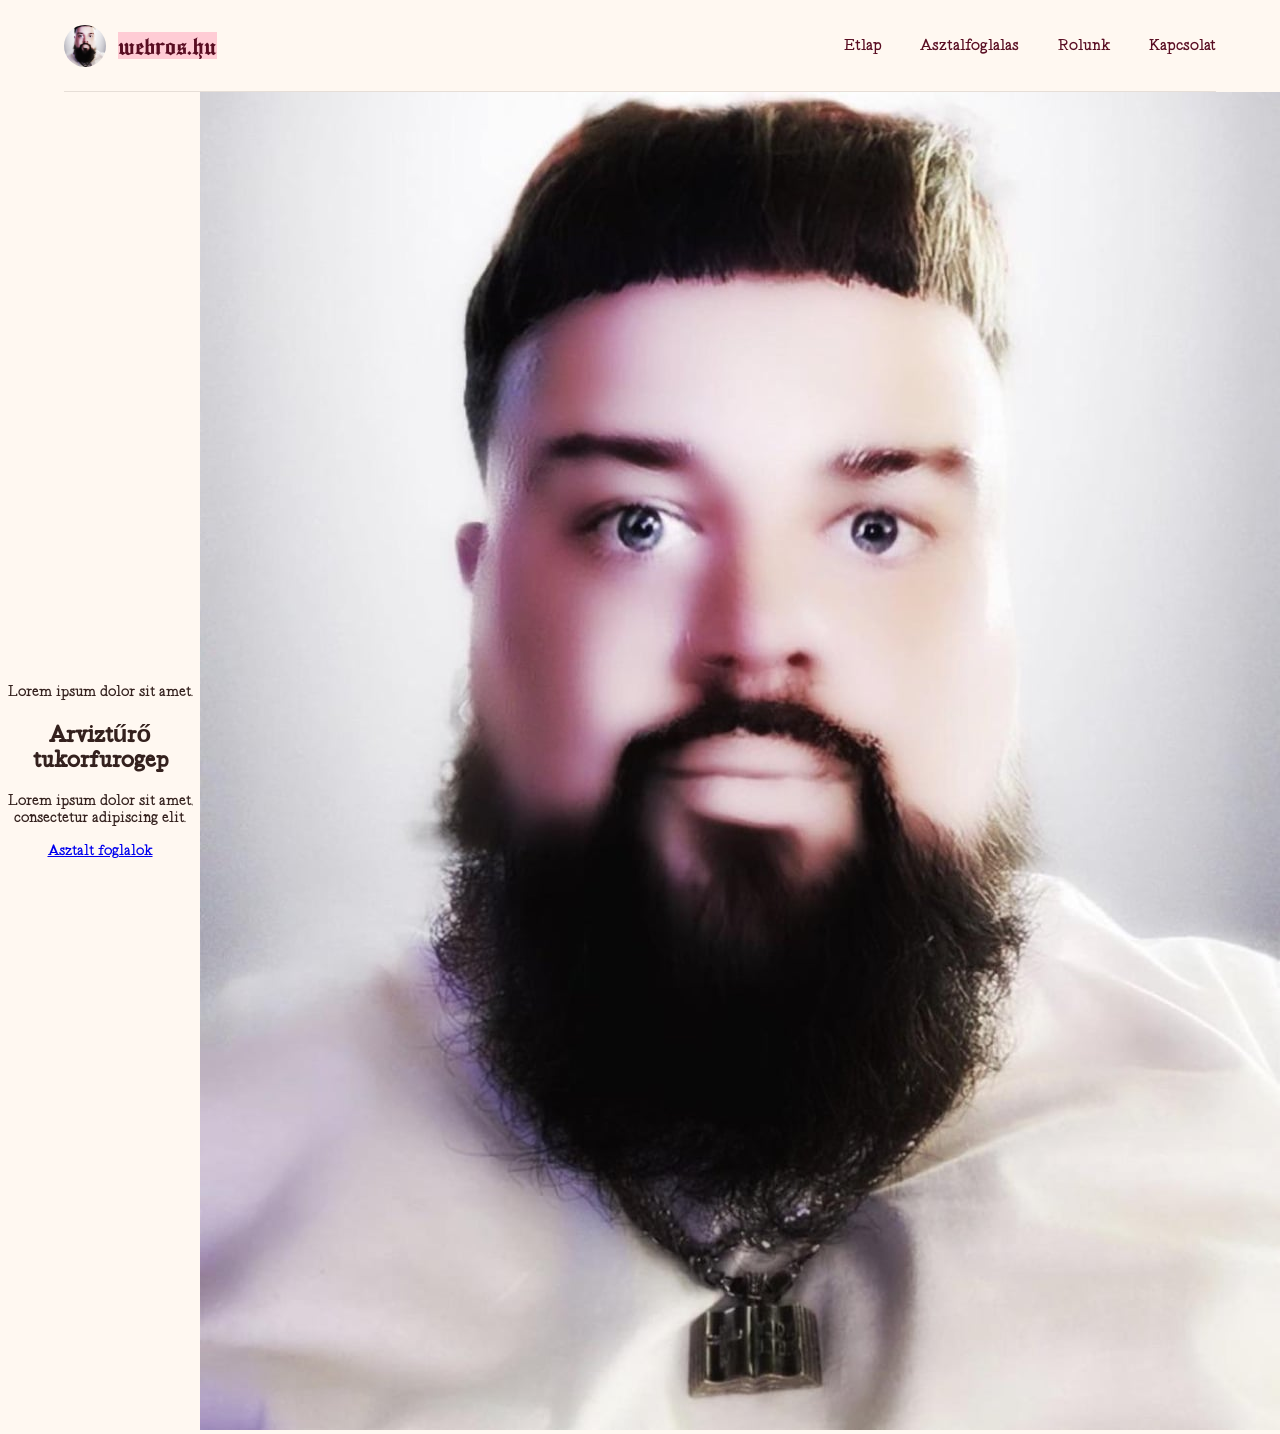
==== Szakmai/index.html @ ae82e269 "titok" ====
<!DOCTYPE html>
<html lang="hu">
<head>
    <meta charset="UTF-8">
    <meta name="viewport" content="width=device-width, initial-scale=1.0">
    <title>webros.hu</title>
    <link rel="stylesheet" href="css/style.css?v=20260926">
</head>
<body>
    <header>
        <a href="index.html">
            <img src="img/joeyy.jpg" alt="UTALOM A CIA" class="logo">
            <span class="home">webros.hu</span>
        </a>  
        <nav>
            <ul>
                <li><a href="">Étlap</a></li>
                <li><a href="">Asztalfoglalás</a></li>
                <li><a href="">Rólunk</a></li>
                <li><a href="">Kapcsolat</a></li>
            </ul>
        </nav>
    </header>
    <main>
        <section class="hero" aria-label="Főoldal">
            <div class="hero-content">
                <p class="hero-eyebrow">Lorem ipsum dolor sit amet.</p>
                <h1 class="hero-title">Árvíztűrő tükörfúrógép</h1>
                <p class="hero-description">Lorem ipsum dolor sit amet, consectetur adipiscing elit.</p>
                <a href="#" class="hero-button">Asztalt foglalok</a>
            </div>
            <div class="hero-image">
                <img src="img/joeyy.jpg" alt="Hero Image">
            </div>



        </section>
    </main>
</body>
</html>
---- Szakmai/css/style.css ----
:root{
    --primary-color: #800F2F;
    --secondary-color: #A4133C;

    --accent-color: #FF4D6D;
    --background-color: #FFF0F3;

    --surface-color: #FFCCD5;
    --text-color: #590D22;
    
    --heading-font: "Ancient Medium", sans-serif;
    --body-font: "Spicy Kebab", sans-serif;
}

@font-face {
    font-family: "Ancient Medium";
    src: url("../fonts/Ancient Medium.ttf") format("truetype");
    font-weight: normal;
    font-style: normal;
}

@font-face {
    font-family: "Spicy Kebab";
    src: url("../fonts/Spicy Kebab.ttf") format("truetype");
    font-weight: normal;
    font-style: normal;
}

.home {
    color: var(--text-color);
    background: var(--surface-color);
    font-family: var(--heading-font);
    font-size: 1.7rem;
    line-height: 1;
}

* {
    box-sizing: border-box;
}

body {
    min-width: 320px;
    min-height: 100vh;
    margin: 0;
    background: #fff8f1;
    color: #34211e;
    font-family: var(--body-font);
}

header {
    position: relative;
    z-index: 1;
    display: flex;
    width: min(100% - 10%, 1320px);
    min-height: 92px;
    margin: 0 auto;
    align-items: center;
    justify-content: space-between;
    gap: 2rem;
    border-bottom: 1px solid rgb(52 33 30 / 12%);
}

header > a {
    display: flex;
    align-items: center;
    gap: .75rem;
    text-decoration: none;
}

.logo {
    width: 42px;
    height: 42px;
    display: block;
    object-fit: cover;
    border-radius: 50%;
}

nav ul {
    display: flex;
    align-items: center;
    gap: clamp(1rem, 3vw, 2.5rem);
    margin: 0;
    padding: 0;
    list-style: none;
}

nav a {
    color: var(--text-color);
    font-family: var(--body-font);
    font-size: 1.08rem;
    text-decoration: none;
    transition: color 160ms ease;
}

nav a:hover,
nav a:focus-visible {
    color: var(--secondary-color);
}


.hero {
    display: flex;
    align-items: center;
    text-align: center;
    justify-content: space-between;
    min-height: 100vh;
}
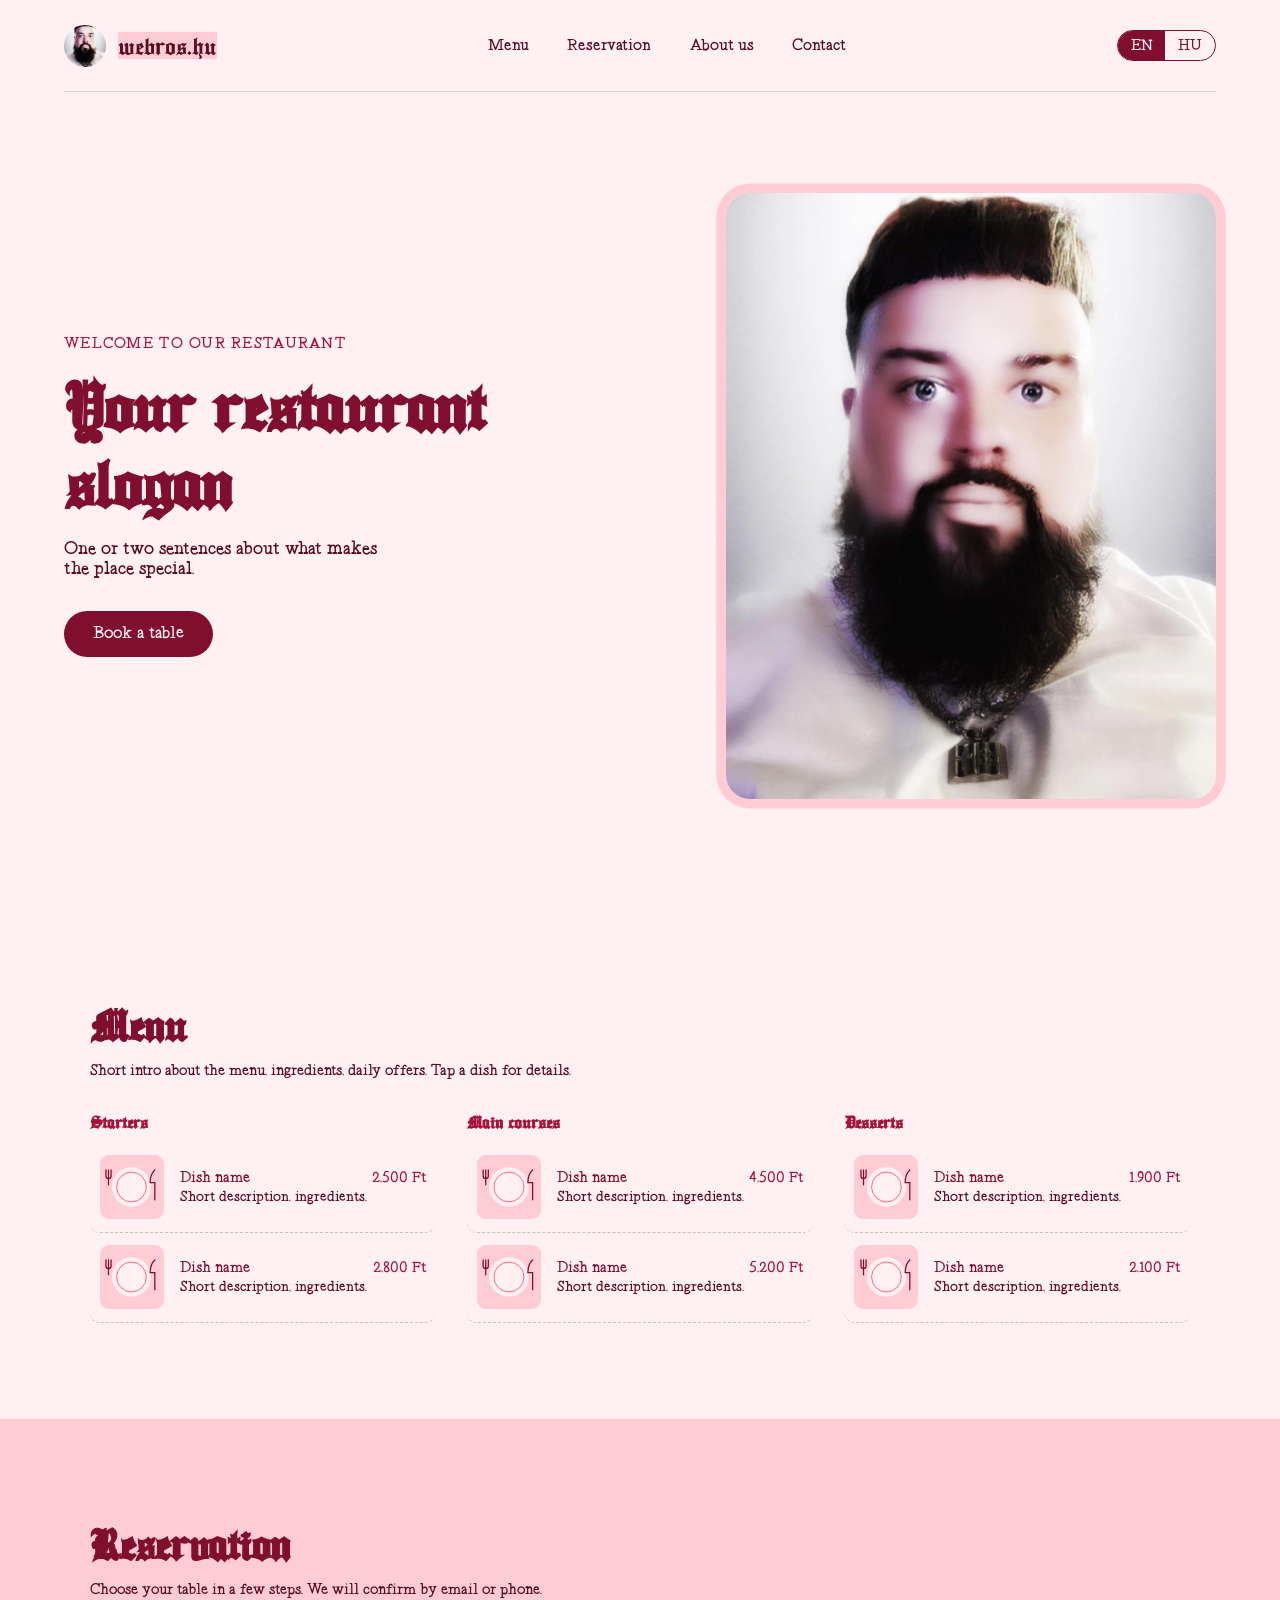
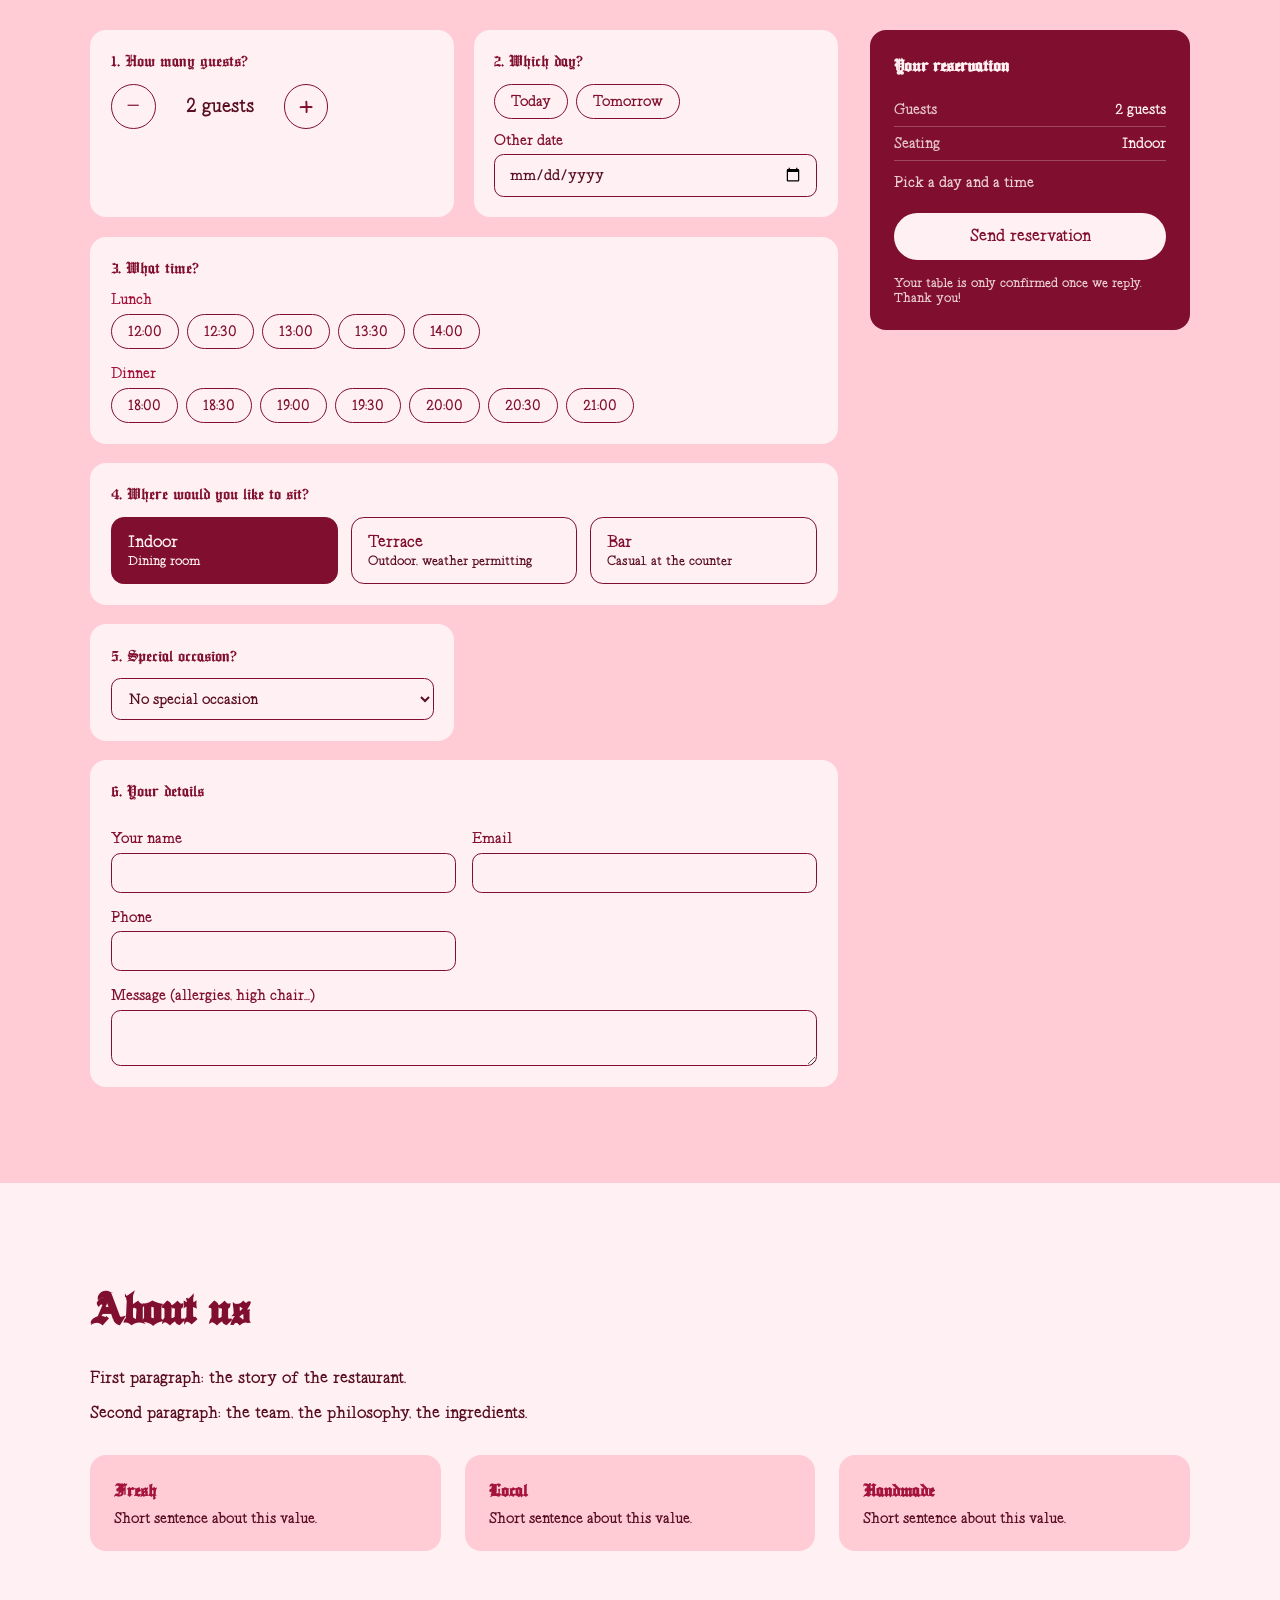
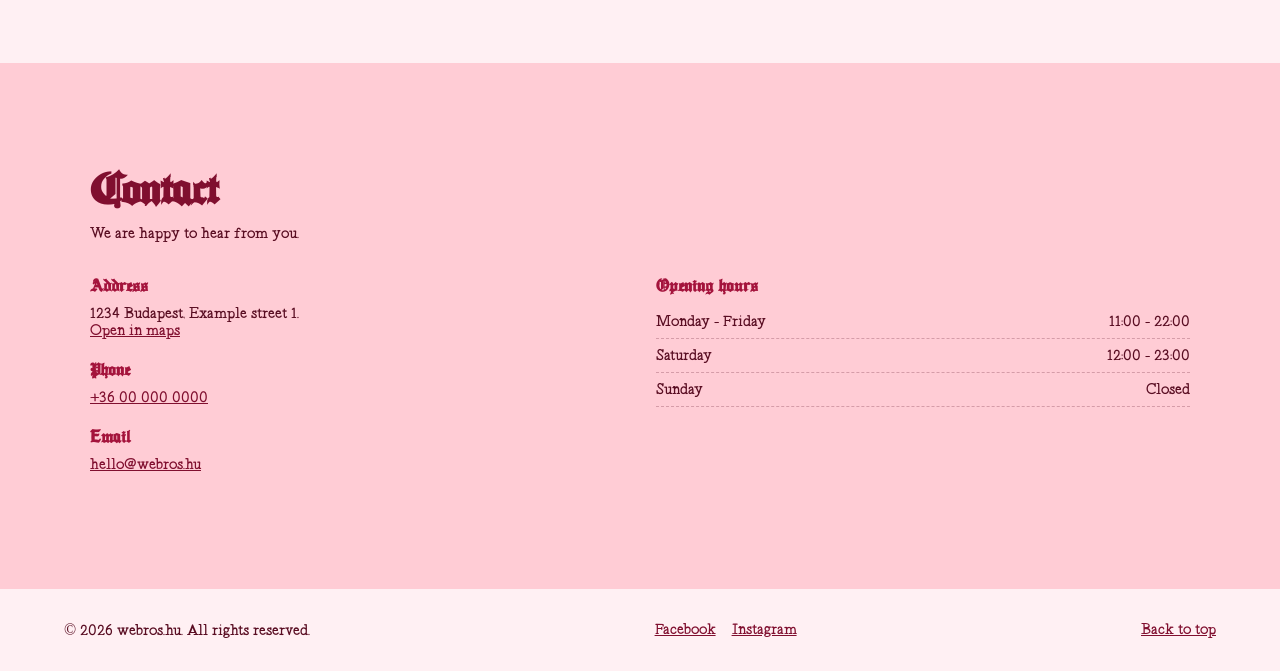
==== commit 5dfdb3dd: "aSD" ====
--- a/Szakmai/index.html
+++ b/Szakmai/index.html
@@ -1,41 +1,189 @@
 <!DOCTYPE html>
-<html lang="hu">
+<html lang="en">
 <head>
     <meta charset="UTF-8">
     <meta name="viewport" content="width=device-width, initial-scale=1.0">
     <title>webros.hu</title>
-    <link rel="stylesheet" href="css/style.css?v=20260926">
+    <meta name="description" content="">
+    <link rel="stylesheet" href="css/style.css?v=20261012">
 </head>
 <body>
-    <header>
-        <a href="index.html">
-            <img src="img/joeyy.jpg" alt="UTALOM A CIA" class="logo">
-            <span class="home">webros.hu</span>
-        </a>  
-        <nav>
+    <a class="skip-link" href="#main" data-i18n="skip">Skip to content</a>
+
+    <header class="site-header">
+        <a class="brand" href="#top" aria-label="webros.hu">
+            <img src="img/joeyy.jpg" alt="" class="logo">
+            <span class="home" data-info="name">webros.hu</span>
+        </a>
+
+        <nav aria-label="Main">
             <ul>
-                <li><a href="">Étlap</a></li>
-                <li><a href="">Asztalfoglalás</a></li>
-                <li><a href="">Rólunk</a></li>
-                <li><a href="">Kapcsolat</a></li>
+                <li><a href="#menu" data-i18n="nav.menu">Menu</a></li>
+                <li><a href="#reservation" data-i18n="nav.reservation">Reservation</a></li>
+                <li><a href="#about" data-i18n="nav.about">About us</a></li>
+                <li><a href="#contact" data-i18n="nav.contact">Contact</a></li>
             </ul>
         </nav>
+
+        <div class="lang-switch" role="group" aria-label="Language">
+            <button type="button" data-lang="en" aria-pressed="true">EN</button>
+            <button type="button" data-lang="hu" aria-pressed="false">HU</button>
+        </div>
     </header>
-    <main>
-        <section class="hero" aria-label="Főoldal">
+
+    <main id="main">
+        <section class="hero" id="top" aria-labelledby="hero-title">
             <div class="hero-content">
-                <p class="hero-eyebrow">Lorem ipsum dolor sit amet.</p>
-                <h1 class="hero-title">Árvíztűrő tükörfúrógép</h1>
-                <p class="hero-description">Lorem ipsum dolor sit amet, consectetur adipiscing elit.</p>
-                <a href="#" class="hero-button">Asztalt foglalok</a>
+                <p class="hero-eyebrow" data-i18n="hero.eyebrow"></p>
+                <h1 class="hero-title" id="hero-title" data-i18n="hero.title"></h1>
+                <p class="hero-description" data-i18n="hero.description"></p>
+                <a href="#reservation" class="hero-button" data-i18n="hero.button"></a>
             </div>
-            <div class="hero-image">
-                <img src="img/joeyy.jpg" alt="Hero Image">
+            <figure class="hero-image">
+                <img src="img/joeyy.jpg" alt="" data-i18n-attr="alt:hero.imageAlt">
+            </figure>
+        </section>
+
+        <section class="section" id="menu" aria-labelledby="menu-title">
+            <header class="section-head">
+                <h2 id="menu-title" data-i18n="menu.title"></h2>
+                <p data-i18n="menu.intro"></p>
+            </header>
+            <div class="menu-grid" id="menu-list"><!-- rendered from content.js --></div>
+        </section>
+
+        <section class="section section-surface" id="reservation" aria-labelledby="reservation-title">
+            <header class="section-head">
+                <h2 id="reservation-title" data-i18n="reservation.title"></h2>
+                <p data-i18n="reservation.intro"></p>
+            </header>
+
+            <form class="booking" id="reservation-form">
+                <div class="booking-steps">
+                    <fieldset class="step">
+                        <legend data-i18n="reservation.steps.guests"></legend>
+                        <div class="stepper">
+                            <button type="button" id="guests-minus" data-i18n-attr="aria-label:reservation.guestsMinus">&minus;</button>
+                            <output id="guests-out" for="guests" aria-live="polite"></output>
+                            <button type="button" id="guests-plus" data-i18n-attr="aria-label:reservation.guestsPlus">+</button>
+                            <input type="hidden" id="guests" name="guests">
+                        </div>
+                    </fieldset>
+
+                    <fieldset class="step">
+                        <legend data-i18n="reservation.steps.date"></legend>
+                        <div class="chips" id="date-quick"><!-- Today / Tomorrow chips --></div>
+                        <label class="date-other">
+                            <span data-i18n="reservation.otherDate"></span>
+                            <input type="date" id="r-date" name="date" required>
+                        </label>
+                    </fieldset>
+
+                    <fieldset class="step step-wide">
+                        <legend data-i18n="reservation.steps.time"></legend>
+                        <div id="time-slots"><!-- rendered --></div>
+                    </fieldset>
+
+                    <fieldset class="step step-wide">
+                        <legend data-i18n="reservation.steps.seating"></legend>
+                        <div class="cards" id="seating"><!-- rendered --></div>
+                    </fieldset>
+
+                    <fieldset class="step">
+                        <legend data-i18n="reservation.steps.occasion"></legend>
+                        <select id="r-occasion" name="occasion"></select>
+                    </fieldset>
+
+                    <fieldset class="step step-wide contact-fields">
+                        <legend data-i18n="reservation.steps.contact"></legend>
+                        <div class="field">
+                            <label for="r-name" data-i18n="reservation.fields.name"></label>
+                            <input id="r-name" name="name" type="text" autocomplete="name" required>
+                        </div>
+                        <div class="field">
+                            <label for="r-email" data-i18n="reservation.fields.email"></label>
+                            <input id="r-email" name="email" type="email" autocomplete="email" required>
+                        </div>
+                        <div class="field">
+                            <label for="r-phone" data-i18n="reservation.fields.phone"></label>
+                            <input id="r-phone" name="phone" type="tel" autocomplete="tel" required>
+                        </div>
+                        <div class="field field-wide">
+                            <label for="r-message" data-i18n="reservation.fields.message"></label>
+                            <textarea id="r-message" name="message" rows="2"></textarea>
+                        </div>
+                    </fieldset>
+                </div>
+
+                <aside class="booking-summary" aria-labelledby="summary-title">
+                    <h3 id="summary-title" data-i18n="reservation.summary"></h3>
+                    <dl id="summary"><!-- live summary --></dl>
+                    <button type="submit" class="hero-button" data-i18n="reservation.submit"></button>
+                    <p class="form-note" data-i18n="reservation.note"></p>
+                </aside>
+            </form>
+        </section>
+
+        <section class="section" id="about" aria-labelledby="about-title">
+            <header class="section-head">
+                <h2 id="about-title" data-i18n="about.title"></h2>
+            </header>
+            <div class="about-text" id="about-text"><!-- rendered --></div>
+            <ul class="values" id="about-values"><!-- rendered --></ul>
+        </section>
+
+        <section class="section section-surface" id="contact" aria-labelledby="contact-title">
+            <header class="section-head">
+                <h2 id="contact-title" data-i18n="contact.title"></h2>
+                <p data-i18n="contact.intro"></p>
+            </header>
+            <div class="contact-grid">
+                <address>
+                    <h3 data-i18n="contact.addressLabel"></h3>
+                    <p><span data-i18n="contact.address"></span><br>
+                       <a data-map data-i18n="contact.mapLink"></a></p>
+                    <h3 data-i18n="contact.phoneLabel"></h3>
+                    <p><a data-info-link="phone"></a></p>
+                    <h3 data-i18n="contact.emailLabel"></h3>
+                    <p><a data-info-link="email"></a></p>
+                </address>
+                <div>
+                    <h3 data-i18n="contact.hoursLabel"></h3>
+                    <dl class="hours" id="hours"><!-- rendered --></dl>
+                </div>
             </div>
-
-
-
         </section>
     </main>
+
+    <footer class="site-footer">
+        <p>&copy; <span id="year"></span> <span data-info="name"></span>. <span data-i18n="footer.rights"></span></p>
+        <ul class="social" id="social"></ul>
+        <a href="#top" data-i18n="footer.backToTop"></a>
+    </footer>
+
+    <dialog class="dish-dialog" id="dish-dialog" aria-labelledby="dish-title">
+        <button type="button" class="dish-close" id="dish-close">&times;</button>
+        <img class="dish-photo" id="dish-photo" alt="">
+        <div class="dish-body">
+            <h3 id="dish-title"></h3>
+            <p class="dish-price" id="dish-price"></p>
+            <p id="dish-desc"></p>
+
+            <h4 data-i18n="dish.energy"></h4>
+            <p class="dish-kcal"><strong id="dish-kcal"></strong> <span data-i18n="dish.kcal"></span>
+               <small data-i18n="dish.perPortion"></small></p>
+
+            <h4 data-i18n="dish.macros"></h4>
+            <div class="macro-bar" id="macro-bar" aria-hidden="true"></div>
+            <ul class="macro-list" id="macro-list"></ul>
+
+            <h4 data-i18n="dish.allergens"></h4>
+            <ul class="allergens" id="dish-allergens"></ul>
+            <p class="dish-note" data-i18n="dish.allergenNote"></p>
+        </div>
+    </dialog>
+
+    <script src="js/content.js"></script>
+    <script src="js/main.js"></script>
 </body>
-</html>+</html>
--- a/Szakmai/css/style.css
+++ b/Szakmai/css/style.css
@@ -8,8 +8,8 @@
     --surface-color: #FFCCD5;
     --text-color: #590D22;
     
-    --heading-font: "Ancient Medium", sans-serif;
-    --body-font: "Spicy Kebab", sans-serif;
+    --heading-font: "Ancient Medium", Georgia, serif;
+    --body-font: "Spicy Kebab", Georgia, "Times New Roman", serif;
 }
 
 @font-face {
@@ -22,6 +22,10 @@
 @font-face {
     font-family: "Spicy Kebab";
     src: url("../fonts/Spicy Kebab.ttf") format("truetype");
+    /* This font has NO real accented letters (a-acute is drawn as plain "a"),
+       so it is limited to basic characters; accented ones (Hungarian) fall back
+       to the next font in the stack. */
+    unicode-range: U+0020-007E;
     font-weight: normal;
     font-style: normal;
 }
@@ -42,12 +46,14 @@
     min-width: 320px;
     min-height: 100vh;
     margin: 0;
-    background: #fff8f1;
-    color: #34211e;
+    background: var(--background-color);
+    color: var(--text-color);
     font-family: var(--body-font);
 }
 
-header {
+html { scroll-behavior: smooth; scroll-padding-top: 1rem; }
+
+.site-header {
     position: relative;
     z-index: 1;
     display: flex;
@@ -57,10 +63,11 @@
     align-items: center;
     justify-content: space-between;
     gap: 2rem;
-    border-bottom: 1px solid rgb(52 33 30 / 12%);
-}
-
-header > a {
+    border-bottom: 1px solid rgb(89 13 34 / 15%);
+}
+
+
+.brand {
     display: flex;
     align-items: center;
     gap: .75rem;
@@ -99,9 +106,204 @@
 
 
 .hero {
-    display: flex;
+    display: grid;
+    grid-template-columns: 1.1fr .9fr;
     align-items: center;
-    text-align: center;
-    justify-content: space-between;
-    min-height: 100vh;
-}+    gap: clamp(1.5rem, 5vw, 4rem);
+    width: min(100% - 10%, 1320px);
+    min-height: calc(100vh - 92px);
+    margin: 0 auto;
+    padding: 2rem 0;
+}
+
+.hero-eyebrow { color: var(--secondary-color); letter-spacing: .08em; text-transform: uppercase; margin: 0 0 1rem; }
+.hero-title { font-family: var(--heading-font); font-size: clamp(2.4rem, 6vw, 4.6rem); line-height: 1.05; color: var(--primary-color); margin: 0 0 1rem; }
+.hero-description { font-size: 1.2rem; max-width: 34ch; margin: 0 0 2rem; }
+
+.hero-button {
+    display: inline-block;
+    padding: .85rem 1.8rem;
+    border: 0;
+    border-radius: 999px;
+    background: var(--primary-color);
+    color: var(--background-color);
+    font: inherit;
+    font-size: 1.1rem;
+    text-decoration: none;
+    cursor: pointer;
+    transition: background 160ms ease;
+}
+.hero-button:hover, .hero-button:focus-visible { background: var(--secondary-color); }
+
+.hero-image { margin: 0; }
+.hero-image img { display: block; width: 100%; max-height: 80vh; object-fit: cover; border-radius: 1.5rem; box-shadow: 0 0 0 .6rem var(--surface-color); }
+
+/* ---------- Language switch ---------- */
+.lang-switch { display: flex; border: 1px solid var(--primary-color); border-radius: 999px; overflow: hidden; }
+.lang-switch button { border: 0; background: transparent; color: var(--primary-color); font: inherit; padding: .35rem .8rem; cursor: pointer; }
+.lang-switch button[aria-pressed="true"] { background: var(--primary-color); color: var(--background-color); }
+.lang-switch button:focus-visible, .hero-button:focus-visible, a:focus-visible { outline: 3px solid var(--accent-color); outline-offset: 2px; }
+
+.skip-link { position: absolute; left: -999px; top: 0; background: var(--primary-color); color: #fff; padding: .5rem 1rem; z-index: 10; }
+.skip-link:focus { left: 0; }
+
+/* ---------- Sections ---------- */
+.section { padding: clamp(3rem, 8vw, 6rem) 0; }
+.section > * { width: min(100% - 10%, 1100px); margin-inline: auto; }
+.section-surface { background: var(--surface-color); }
+.section-head { margin-bottom: 2rem; }
+.section h2 { font-family: var(--heading-font); font-size: clamp(2rem, 4vw, 3rem); color: var(--primary-color); margin: 0 0 .5rem; }
+.section h3 { font-family: var(--heading-font); color: var(--secondary-color); margin: 0 0 .5rem; }
+.section-head p { margin: 0; max-width: 60ch; }
+
+/* Menu */
+.menu-grid { display: grid; grid-template-columns: repeat(auto-fit, minmax(260px, 1fr)); gap: 2rem; }
+.menu-items { list-style: none; margin: 0; padding: 0; }
+.menu-item { padding: .8rem 0; border-bottom: 1px dashed rgb(89 13 34 / 25%); }
+.menu-item-head { display: flex; justify-content: space-between; gap: 1rem; color: var(--primary-color); }
+.menu-item-price { white-space: nowrap; color: var(--secondary-color); }
+.menu-item-desc { margin: .25rem 0 0; font-size: .95rem; }
+
+/* Reservation form */
+.reservation-form { display: grid; grid-template-columns: repeat(2, 1fr); gap: 1.2rem; }
+.field { display: flex; flex-direction: column; gap: .35rem; }
+.field-wide { grid-column: 1 / -1; }
+.field label { color: var(--primary-color); }
+.field input, .field textarea { font: inherit; color: var(--text-color); background: var(--background-color); border: 1px solid var(--primary-color); border-radius: .6rem; padding: .7rem .9rem; }
+.field input:focus-visible, .field textarea:focus-visible { outline: 3px solid var(--accent-color); outline-offset: 1px; }
+.form-actions { display: flex; align-items: center; gap: 1.5rem; flex-wrap: wrap; }
+.form-note { margin: 0; font-size: .95rem; }
+
+/* About */
+.about-text { max-width: 65ch; margin-left: max(5%, calc((100% - 1100px) / 2)); margin-right: auto; }
+.about-text p { margin: 0 0 1rem; font-size: 1.1rem; }
+.values { list-style: none; padding: 0; display: grid; grid-template-columns: repeat(auto-fit, minmax(220px, 1fr)); gap: 1.5rem; margin-top: 2rem; }
+.value { background: var(--surface-color); border-radius: 1rem; padding: 1.5rem; }
+.value p { margin: 0; }
+
+/* Contact */
+.contact-grid { display: grid; grid-template-columns: repeat(auto-fit, minmax(260px, 1fr)); gap: 2rem; }
+address { font-style: normal; }
+address p { margin: 0 0 1.2rem; }
+.section a { color: var(--primary-color); }
+.hours { margin: 0; }
+.hours-row { display: flex; justify-content: space-between; gap: 1rem; padding: .5rem 0; border-bottom: 1px dashed rgb(89 13 34 / 25%); }
+.hours dt, .hours dd { margin: 0; }
+
+/* Footer */
+.site-footer { display: flex; flex-wrap: wrap; justify-content: space-between; align-items: center; gap: 1rem; width: min(100% - 10%, 1320px); margin: 0 auto; padding: 2rem 0; }
+.site-footer p, .site-footer ul { margin: 0; }
+.site-footer a { color: var(--primary-color); }
+.social { display: flex; gap: 1rem; list-style: none; padding: 0; }
+
+/* ---------- Responsive ---------- */
+@media (max-width: 860px) {
+    .site-header { flex-wrap: wrap; padding: 1rem 0; gap: 1rem; }
+    .site-header nav { order: 3; width: 100%; }
+    nav ul { flex-wrap: wrap; gap: .6rem 1.4rem; }
+    .hero { grid-template-columns: 1fr; min-height: 0; }
+    .hero-image { order: -1; }
+    .hero-image img { max-height: 45vh; }
+    .reservation-form { grid-template-columns: 1fr; }
+}
+
+/* =====================================================================
+   Menu items (clickable) + dish popup
+   ===================================================================== */
+.menu-item { display: flex; gap: 1rem; align-items: center; width: 100%; padding: .8rem .6rem; margin: 0; border: 0; border-bottom: 1px dashed rgb(89 13 34 / 25%); border-radius: .6rem; background: transparent; color: inherit; font: inherit; text-align: left; cursor: pointer; transition: background 160ms ease; }
+.menu-item:hover, .menu-item:focus-visible { background: var(--surface-color); }
+.menu-item:focus-visible { outline: 3px solid var(--accent-color); outline-offset: -2px; }
+.menu-thumb { width: 64px; height: 64px; flex: none; object-fit: cover; border-radius: .6rem; background: var(--surface-color); }
+.menu-item-text { flex: 1; min-width: 0; display: block; }
+.menu-item-head { display: flex; justify-content: space-between; gap: 1rem; color: var(--primary-color); }
+.menu-item-desc { display: block; margin-top: .2rem; font-size: .95rem; }
+.menu-items li { list-style: none; }
+
+.dish-dialog { width: min(92vw, 520px); max-height: 90vh; padding: 0; border: 0; border-radius: 1.2rem; background: var(--background-color); color: var(--text-color); overflow: auto; box-shadow: 0 20px 60px rgb(89 13 34 / 35%); }
+.dish-dialog::backdrop { background: rgb(89 13 34 / 55%); }
+.dish-dialog[open] { animation: pop 180ms ease-out; }
+@keyframes pop { from { opacity: 0; transform: translateY(12px) scale(.98); } }
+.dish-close { position: absolute; top: .6rem; right: .6rem; width: 2.4rem; height: 2.4rem; border: 0; border-radius: 50%; background: var(--background-color); color: var(--primary-color); font-size: 1.6rem; line-height: 1; cursor: pointer; }
+.dish-close:focus-visible { outline: 3px solid var(--accent-color); }
+.dish-photo { display: block; width: 100%; aspect-ratio: 4 / 3; object-fit: cover; background: var(--surface-color); }
+.dish-body { padding: 1.4rem 1.6rem 1.8rem; }
+.dish-body h3 { font-family: var(--heading-font); font-size: 1.9rem; line-height: 1.1; color: var(--primary-color); margin: 0 0 .3rem; }
+.dish-body h4 { font-family: var(--heading-font); color: var(--secondary-color); margin: 1.4rem 0 .4rem; font-weight: normal; }
+.dish-body p { margin: 0 0 .4rem; }
+.dish-price { font-size: 1.4rem; color: var(--secondary-color); }
+.dish-kcal strong { font-size: 1.6rem; color: var(--primary-color); }
+.dish-kcal small, .dish-note { opacity: .75; font-size: .9rem; }
+.macro-bar { display: flex; height: .8rem; border-radius: 999px; overflow: hidden; background: var(--surface-color); }
+.seg-protein, .dot-protein { background: var(--primary-color); }
+.seg-carbs, .dot-carbs { background: var(--accent-color); }
+.seg-fat, .dot-fat { background: var(--surface-color); box-shadow: inset 0 0 0 1px var(--secondary-color); }
+.macro-list { list-style: none; margin: .7rem 0 0; padding: 0; display: grid; gap: .4rem; }
+.macro-list li { display: flex; align-items: center; gap: .6rem; }
+.macro-name { flex: 1; }
+.macro-list small { width: 3rem; text-align: right; opacity: .75; }
+.dot { width: .8rem; height: .8rem; border-radius: 50%; flex: none; }
+.allergens { list-style: none; margin: 0; padding: 0; display: flex; flex-wrap: wrap; gap: .5rem; }
+.allergen { padding: .25rem .8rem; border-radius: 999px; background: var(--primary-color); color: var(--background-color); font-size: .95rem; }
+.allergen-none { padding: .25rem 0; }
+.dish-note { margin-top: .6rem !important; }
+
+/* =====================================================================
+   Booking panel
+   ===================================================================== */
+.booking { display: grid; grid-template-columns: 1fr 320px; gap: 2rem; align-items: start; }
+.booking-steps { display: grid; grid-template-columns: repeat(2, 1fr); gap: 1.2rem; }
+.step { margin: 0; padding: 1.2rem 1.3rem 1.3rem; border: 0; border-radius: 1rem; background: var(--background-color); min-width: 0; }
+.step-wide { grid-column: 1 / -1; }
+.step legend { float: left; width: 100%; padding: 0; margin: 0 0 .8rem; font-family: var(--heading-font); font-size: 1.15rem; color: var(--primary-color); }
+.step legend + * { clear: both; }
+
+.stepper { display: flex; align-items: center; gap: 1rem; }
+.stepper button { width: 2.8rem; height: 2.8rem; border: 1px solid var(--primary-color); border-radius: 50%; background: transparent; color: var(--primary-color); font: inherit; font-size: 1.5rem; line-height: 1; cursor: pointer; }
+.stepper button:hover:not(:disabled) { background: var(--primary-color); color: var(--background-color); }
+.stepper button:disabled { opacity: .35; cursor: not-allowed; }
+.stepper button:focus-visible { outline: 3px solid var(--accent-color); outline-offset: 2px; }
+.stepper output { min-width: 6rem; text-align: center; font-size: 1.3rem; color: var(--text-color); }
+
+.chips { display: flex; flex-wrap: wrap; gap: .5rem; }
+.chip, .card { position: relative; cursor: pointer; }
+.chip input, .card input { position: absolute; opacity: 0; inset: 0; width: 100%; height: 100%; margin: 0; cursor: pointer; }
+.chip span { display: block; padding: .5rem 1rem; border: 1px solid var(--primary-color); border-radius: 999px; color: var(--primary-color); transition: background 120ms ease; }
+.chip:hover span { background: var(--surface-color); }
+.chip input:checked + span { background: var(--primary-color); color: var(--background-color); }
+.chip input:focus-visible + span, .card input:focus-visible + span { outline: 3px solid var(--accent-color); outline-offset: 2px; }
+.date-other { display: flex; flex-direction: column; gap: .3rem; margin-top: .8rem; color: var(--primary-color); }
+.slot-group + .slot-group { margin-top: 1rem; }
+.slot-group-name { margin: 0 0 .4rem; color: var(--secondary-color); }
+.slot-empty { margin: 0; }
+
+.cards { display: grid; grid-template-columns: repeat(auto-fit, minmax(150px, 1fr)); gap: .8rem; }
+.card span { display: flex; flex-direction: column; gap: .15rem; height: 100%; padding: .9rem 1rem; border: 1px solid var(--primary-color); border-radius: .8rem; transition: background 120ms ease; }
+.card strong { color: var(--primary-color); font-weight: normal; font-size: 1.1rem; }
+.card small { font-size: .9rem; }
+.card:hover span { background: var(--surface-color); }
+.card input:checked + span { background: var(--primary-color); color: var(--background-color); }
+.card input:checked + span strong { color: var(--background-color); }
+
+.step select, .step input[type="date"], .step input[type="text"], .step input[type="email"], .step input[type="tel"], .step textarea { width: 100%; font: inherit; color: var(--text-color); background: var(--background-color); border: 1px solid var(--primary-color); border-radius: .6rem; padding: .65rem .85rem; }
+.step select:focus-visible, .step input:focus-visible, .step textarea:focus-visible { outline: 3px solid var(--accent-color); outline-offset: 1px; }
+.contact-fields { display: grid; grid-template-columns: repeat(2, 1fr); gap: 1rem; }
+.contact-fields legend { grid-column: 1 / -1; }
+.contact-fields .field-wide { grid-column: 1 / -1; }
+
+.booking-summary { position: sticky; top: 1rem; padding: 1.5rem; border-radius: 1rem; background: var(--primary-color); color: var(--background-color); }
+.booking-summary h3 { margin: 0 0 1rem; color: var(--background-color); }
+.booking-summary dl { margin: 0 0 1.4rem; }
+.booking-summary dl div { display: flex; justify-content: space-between; gap: 1rem; padding: .5rem 0; border-bottom: 1px solid rgb(255 240 243 / 25%); }
+.booking-summary dt { opacity: .8; }
+.booking-summary dd { margin: 0; text-align: right; }
+.summary-hint { margin: .8rem 0 0; opacity: .85; }
+.booking-summary .hero-button { width: 100%; background: var(--background-color); color: var(--primary-color); }
+.booking-summary .hero-button:hover, .booking-summary .hero-button:focus-visible { background: var(--surface-color); }
+.booking-summary .form-note { margin-top: 1rem; font-size: .9rem; opacity: .85; }
+
+@media (max-width: 860px) {
+    .booking { grid-template-columns: 1fr; }
+    .booking-steps, .contact-fields { grid-template-columns: 1fr; }
+    .booking-summary { position: static; }
+    .menu-thumb { width: 54px; height: 54px; }
+}
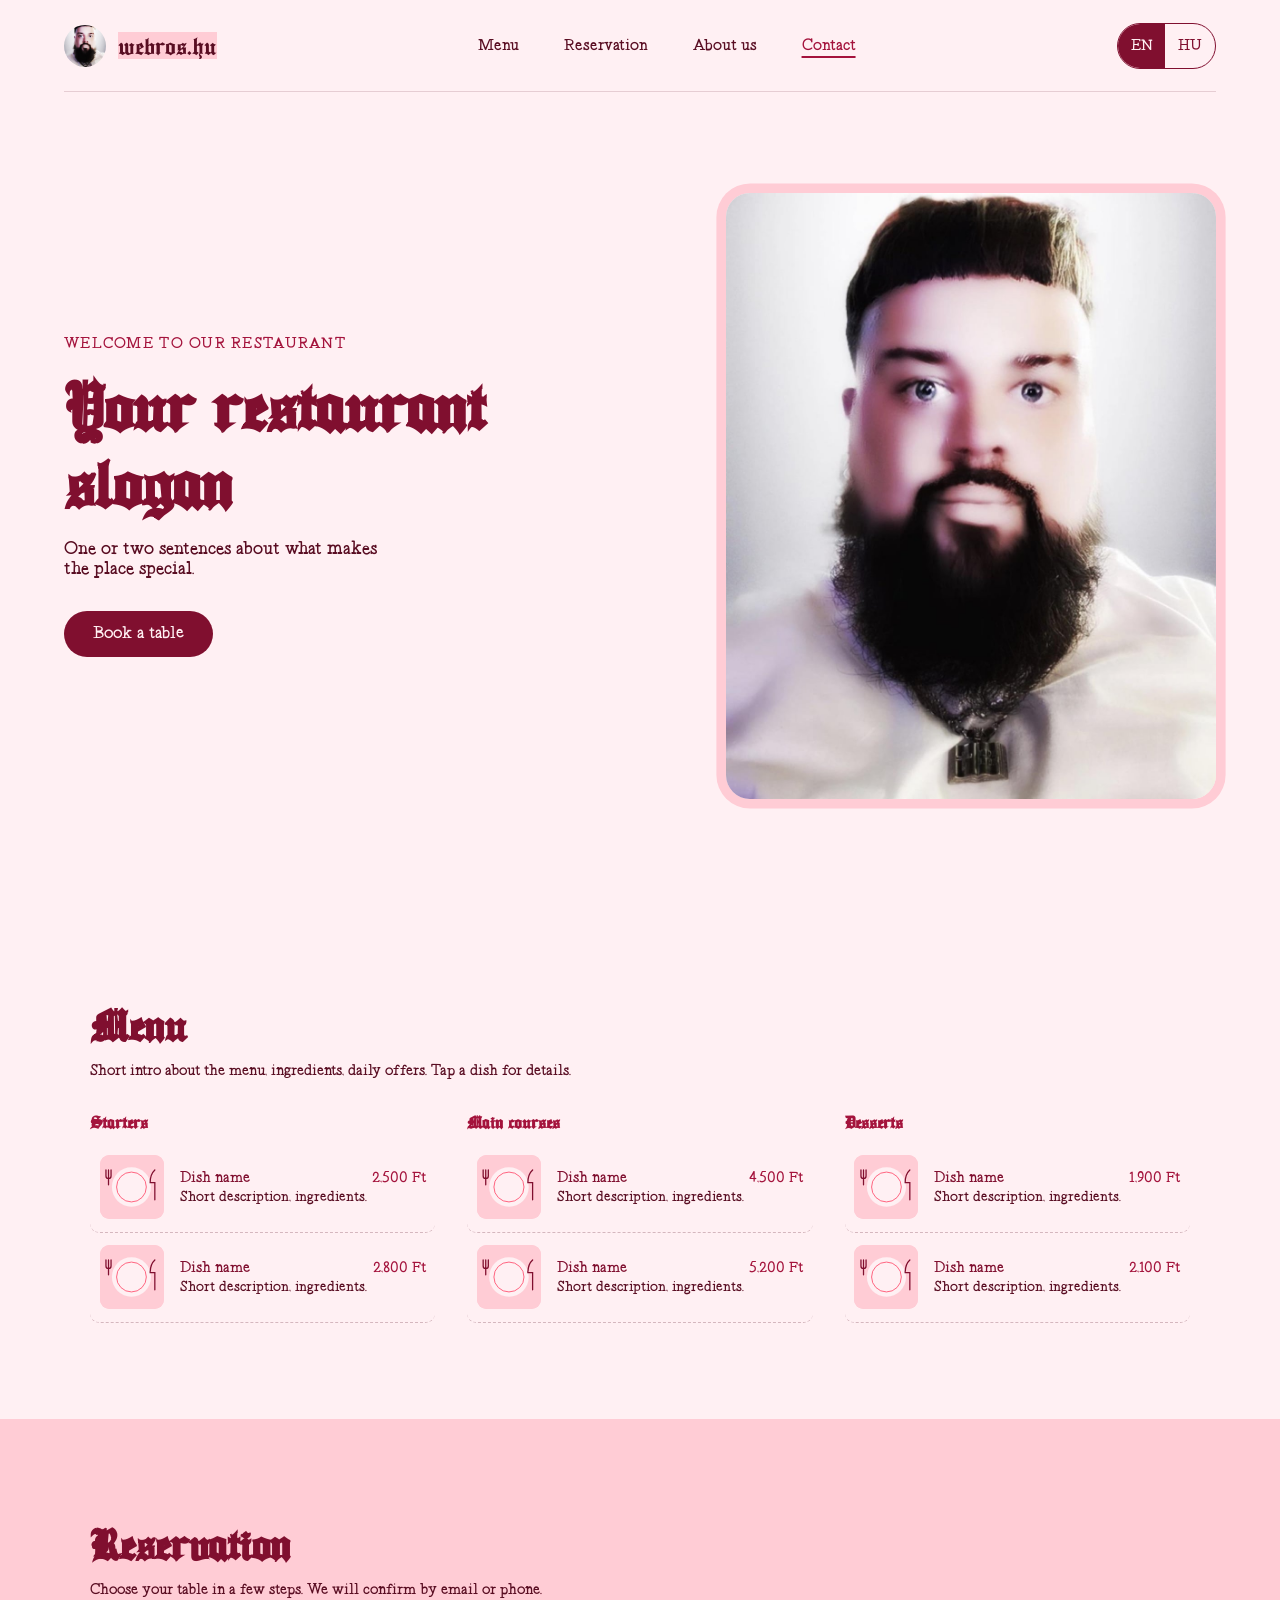
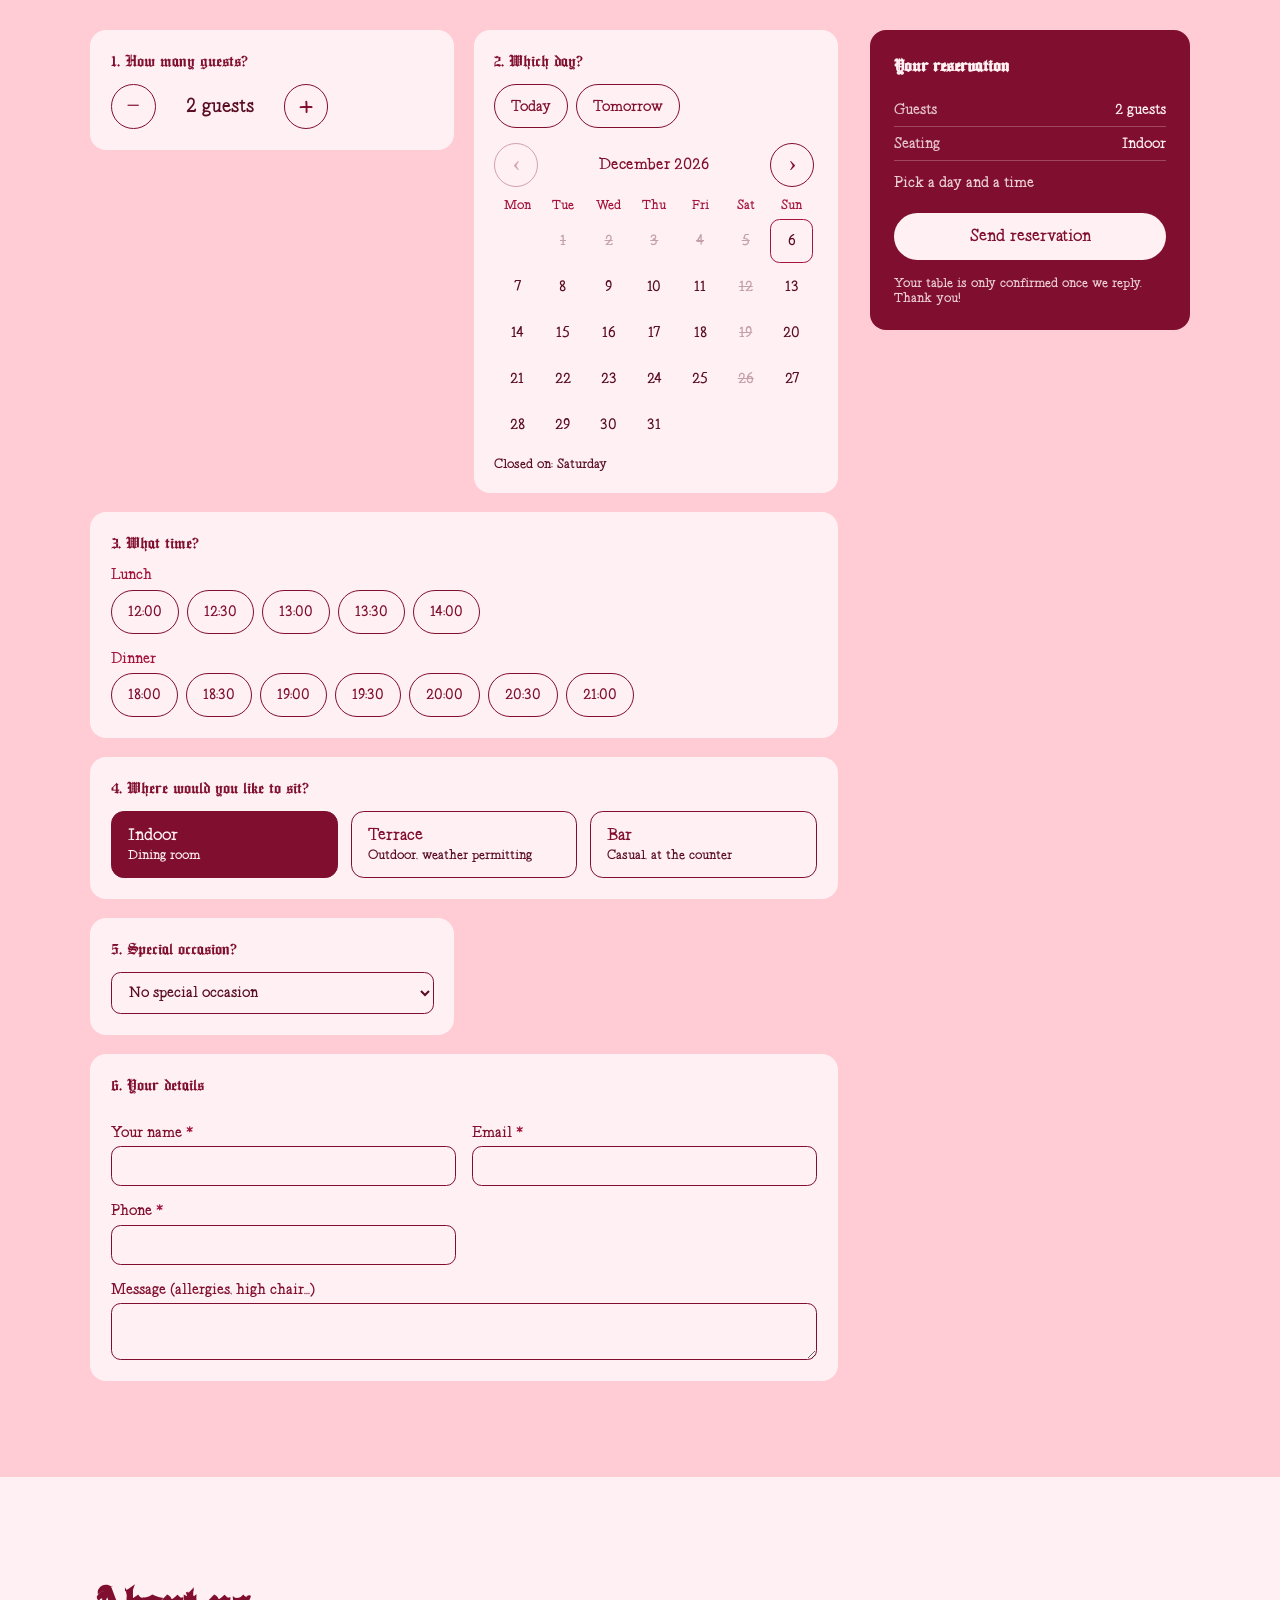
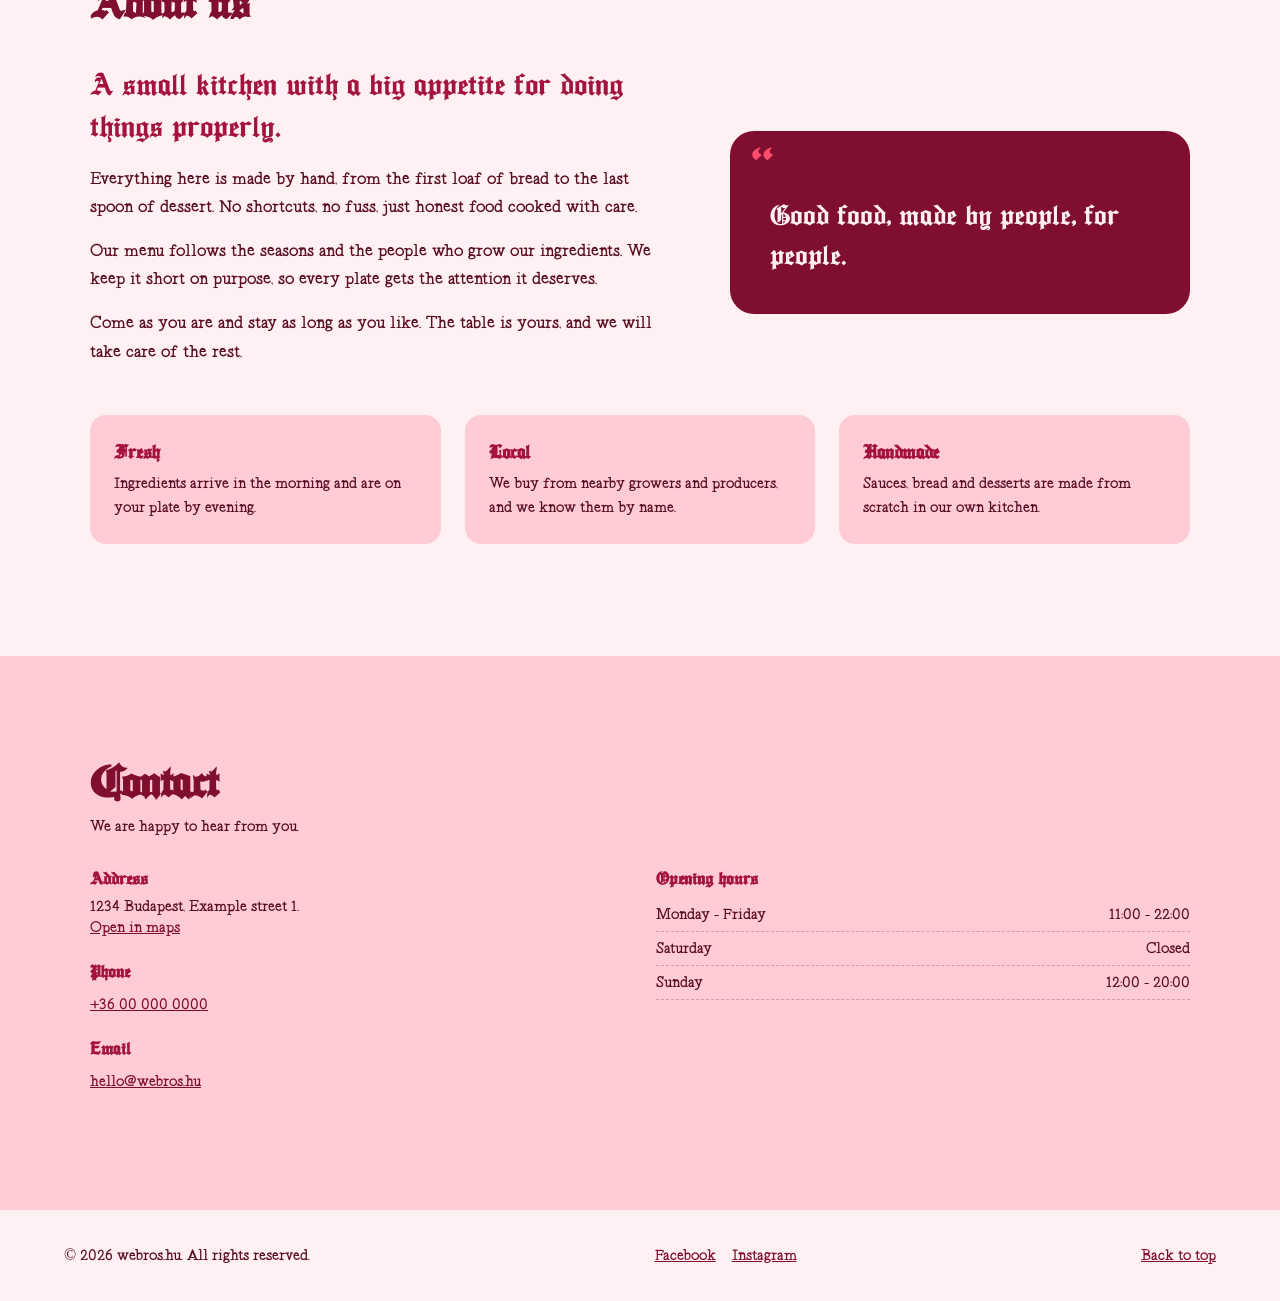
==== commit f50d3282: "asda" ====
--- a/Szakmai/index.html
+++ b/Szakmai/index.html
@@ -31,7 +31,7 @@
         </div>
     </header>
 
-    <main id="main">
+    <main id="main" tabindex="-1">
         <section class="hero" id="top" aria-labelledby="hero-title">
             <div class="hero-content">
                 <p class="hero-eyebrow" data-i18n="hero.eyebrow"></p>
@@ -73,10 +73,10 @@
                     <fieldset class="step">
                         <legend data-i18n="reservation.steps.date"></legend>
                         <div class="chips" id="date-quick"><!-- Today / Tomorrow chips --></div>
-                        <label class="date-other">
-                            <span data-i18n="reservation.otherDate"></span>
-                            <input type="date" id="r-date" name="date" required>
-                        </label>
+                        <div class="calendar" id="calendar"><!-- rendered --></div>
+                        <p class="closed-note" id="closed-note"></p>
+                        <input type="hidden" id="r-date" name="date">
+                        <p class="field-error" id="date-error" role="alert" hidden></p>
                     </fieldset>
 
                     <fieldset class="step step-wide">
@@ -117,7 +117,7 @@
 
                 <aside class="booking-summary" aria-labelledby="summary-title">
                     <h3 id="summary-title" data-i18n="reservation.summary"></h3>
-                    <dl id="summary"><!-- live summary --></dl>
+                    <dl id="summary" aria-live="polite"><!-- live summary --></dl>
                     <button type="submit" class="hero-button" data-i18n="reservation.submit"></button>
                     <p class="form-note" data-i18n="reservation.note"></p>
                 </aside>
@@ -128,7 +128,15 @@
             <header class="section-head">
                 <h2 id="about-title" data-i18n="about.title"></h2>
             </header>
-            <div class="about-text" id="about-text"><!-- rendered --></div>
+            <div class="about-layout">
+                <div class="about-copy">
+                    <p class="about-lead" id="about-lead"></p>
+                    <div class="about-text" id="about-text"><!-- rendered --></div>
+                </div>
+                <figure class="about-quote">
+                    <blockquote><p id="about-quote"></p></blockquote>
+                </figure>
+            </div>
             <ul class="values" id="about-values"><!-- rendered --></ul>
         </section>
 
--- a/Szakmai/css/style.css
+++ b/Szakmai/css/style.css
@@ -142,7 +142,7 @@
 .lang-switch { display: flex; border: 1px solid var(--primary-color); border-radius: 999px; overflow: hidden; }
 .lang-switch button { border: 0; background: transparent; color: var(--primary-color); font: inherit; padding: .35rem .8rem; cursor: pointer; }
 .lang-switch button[aria-pressed="true"] { background: var(--primary-color); color: var(--background-color); }
-.lang-switch button:focus-visible, .hero-button:focus-visible, a:focus-visible { outline: 3px solid var(--accent-color); outline-offset: 2px; }
+.lang-switch button:focus-visible, .hero-button:focus-visible, a:focus-visible { outline: 3px solid var(--primary-color); outline-offset: 3px; border-radius: 2px; }
 
 .skip-link { position: absolute; left: -999px; top: 0; background: var(--primary-color); color: #fff; padding: .5rem 1rem; z-index: 10; }
 .skip-link:focus { left: 0; }
@@ -170,12 +170,12 @@
 .field-wide { grid-column: 1 / -1; }
 .field label { color: var(--primary-color); }
 .field input, .field textarea { font: inherit; color: var(--text-color); background: var(--background-color); border: 1px solid var(--primary-color); border-radius: .6rem; padding: .7rem .9rem; }
-.field input:focus-visible, .field textarea:focus-visible { outline: 3px solid var(--accent-color); outline-offset: 1px; }
+.field input:focus-visible, .field textarea:focus-visible { outline: 3px solid var(--primary-color); box-shadow: 0 0 0 6px var(--background-color); outline-offset: 1px; }
 .form-actions { display: flex; align-items: center; gap: 1.5rem; flex-wrap: wrap; }
 .form-note { margin: 0; font-size: .95rem; }
 
 /* About */
-.about-text { max-width: 65ch; margin-left: max(5%, calc((100% - 1100px) / 2)); margin-right: auto; }
+.about-text { max-width: 65ch; }
 .about-text p { margin: 0 0 1rem; font-size: 1.1rem; }
 .values { list-style: none; padding: 0; display: grid; grid-template-columns: repeat(auto-fit, minmax(220px, 1fr)); gap: 1.5rem; margin-top: 2rem; }
 .value { background: var(--surface-color); border-radius: 1rem; padding: 1.5rem; }
@@ -212,7 +212,7 @@
    ===================================================================== */
 .menu-item { display: flex; gap: 1rem; align-items: center; width: 100%; padding: .8rem .6rem; margin: 0; border: 0; border-bottom: 1px dashed rgb(89 13 34 / 25%); border-radius: .6rem; background: transparent; color: inherit; font: inherit; text-align: left; cursor: pointer; transition: background 160ms ease; }
 .menu-item:hover, .menu-item:focus-visible { background: var(--surface-color); }
-.menu-item:focus-visible { outline: 3px solid var(--accent-color); outline-offset: -2px; }
+.menu-item:focus-visible { outline: 3px solid var(--primary-color); box-shadow: 0 0 0 6px var(--background-color); outline-offset: -2px; }
 .menu-thumb { width: 64px; height: 64px; flex: none; object-fit: cover; border-radius: .6rem; background: var(--surface-color); }
 .menu-item-text { flex: 1; min-width: 0; display: block; }
 .menu-item-head { display: flex; justify-content: space-between; gap: 1rem; color: var(--primary-color); }
@@ -224,7 +224,7 @@
 .dish-dialog[open] { animation: pop 180ms ease-out; }
 @keyframes pop { from { opacity: 0; transform: translateY(12px) scale(.98); } }
 .dish-close { position: absolute; top: .6rem; right: .6rem; width: 2.4rem; height: 2.4rem; border: 0; border-radius: 50%; background: var(--background-color); color: var(--primary-color); font-size: 1.6rem; line-height: 1; cursor: pointer; }
-.dish-close:focus-visible { outline: 3px solid var(--accent-color); }
+.dish-close:focus-visible { outline: 3px solid var(--primary-color); box-shadow: 0 0 0 6px var(--background-color); }
 .dish-photo { display: block; width: 100%; aspect-ratio: 4 / 3; object-fit: cover; background: var(--surface-color); }
 .dish-body { padding: 1.4rem 1.6rem 1.8rem; }
 .dish-body h3 { font-family: var(--heading-font); font-size: 1.9rem; line-height: 1.1; color: var(--primary-color); margin: 0 0 .3rem; }
@@ -251,7 +251,7 @@
    Booking panel
    ===================================================================== */
 .booking { display: grid; grid-template-columns: 1fr 320px; gap: 2rem; align-items: start; }
-.booking-steps { display: grid; grid-template-columns: repeat(2, 1fr); gap: 1.2rem; }
+.booking-steps { display: grid; grid-template-columns: repeat(2, 1fr); gap: 1.2rem; align-items: start; }
 .step { margin: 0; padding: 1.2rem 1.3rem 1.3rem; border: 0; border-radius: 1rem; background: var(--background-color); min-width: 0; }
 .step-wide { grid-column: 1 / -1; }
 .step legend { float: left; width: 100%; padding: 0; margin: 0 0 .8rem; font-family: var(--heading-font); font-size: 1.15rem; color: var(--primary-color); }
@@ -261,7 +261,7 @@
 .stepper button { width: 2.8rem; height: 2.8rem; border: 1px solid var(--primary-color); border-radius: 50%; background: transparent; color: var(--primary-color); font: inherit; font-size: 1.5rem; line-height: 1; cursor: pointer; }
 .stepper button:hover:not(:disabled) { background: var(--primary-color); color: var(--background-color); }
 .stepper button:disabled { opacity: .35; cursor: not-allowed; }
-.stepper button:focus-visible { outline: 3px solid var(--accent-color); outline-offset: 2px; }
+.stepper button:focus-visible { outline: 3px solid var(--primary-color); box-shadow: 0 0 0 6px var(--background-color); outline-offset: 2px; }
 .stepper output { min-width: 6rem; text-align: center; font-size: 1.3rem; color: var(--text-color); }
 
 .chips { display: flex; flex-wrap: wrap; gap: .5rem; }
@@ -270,8 +270,7 @@
 .chip span { display: block; padding: .5rem 1rem; border: 1px solid var(--primary-color); border-radius: 999px; color: var(--primary-color); transition: background 120ms ease; }
 .chip:hover span { background: var(--surface-color); }
 .chip input:checked + span { background: var(--primary-color); color: var(--background-color); }
-.chip input:focus-visible + span, .card input:focus-visible + span { outline: 3px solid var(--accent-color); outline-offset: 2px; }
-.date-other { display: flex; flex-direction: column; gap: .3rem; margin-top: .8rem; color: var(--primary-color); }
+.chip input:focus-visible + span, .card input:focus-visible + span { outline: 3px solid var(--primary-color); box-shadow: 0 0 0 6px var(--background-color); outline-offset: 2px; }
 .slot-group + .slot-group { margin-top: 1rem; }
 .slot-group-name { margin: 0 0 .4rem; color: var(--secondary-color); }
 .slot-empty { margin: 0; }
@@ -285,7 +284,7 @@
 .card input:checked + span strong { color: var(--background-color); }
 
 .step select, .step input[type="date"], .step input[type="text"], .step input[type="email"], .step input[type="tel"], .step textarea { width: 100%; font: inherit; color: var(--text-color); background: var(--background-color); border: 1px solid var(--primary-color); border-radius: .6rem; padding: .65rem .85rem; }
-.step select:focus-visible, .step input:focus-visible, .step textarea:focus-visible { outline: 3px solid var(--accent-color); outline-offset: 1px; }
+.step select:focus-visible, .step input:focus-visible, .step textarea:focus-visible { outline: 3px solid var(--primary-color); box-shadow: 0 0 0 6px var(--background-color); outline-offset: 1px; }
 .contact-fields { display: grid; grid-template-columns: repeat(2, 1fr); gap: 1rem; }
 .contact-fields legend { grid-column: 1 / -1; }
 .contact-fields .field-wide { grid-column: 1 / -1; }
@@ -307,3 +306,90 @@
     .booking-summary { position: static; }
     .menu-thumb { width: 54px; height: 54px; }
 }
+
+/* =====================================================================
+   Calendar (past days and closed weekdays are not selectable)
+   ===================================================================== */
+.calendar { margin-top: .9rem; max-width: 20rem; }
+.cal-head { display: flex; align-items: center; justify-content: space-between; gap: .5rem; margin-bottom: .4rem; }
+.cal-title { margin: 0; color: var(--primary-color); font-size: 1.05rem; text-align: center; flex: 1; }
+.cal-nav { width: 2.75rem; height: 2.75rem; border: 1px solid var(--primary-color); border-radius: 50%; background: transparent; color: var(--primary-color); font: inherit; font-size: 1.5rem; line-height: 1; cursor: pointer; }
+.cal-nav:hover:not([aria-disabled="true"]) { background: var(--primary-color); color: var(--background-color); }
+.cal-nav[aria-disabled="true"] { opacity: .35; cursor: not-allowed; }
+.cal-nav:focus-visible, .cal-day:focus-visible { outline: 3px solid var(--primary-color); box-shadow: 0 0 0 6px var(--background-color); outline-offset: 2px; position: relative; z-index: 1; }
+.cal-grid { width: 100%; border-collapse: collapse; table-layout: fixed; }
+.cal-grid th { padding: .3rem 0; font-weight: normal; font-size: .85rem; color: var(--secondary-color); }
+.cal-grid td { padding: 1px; text-align: center; }
+.cal-day { width: 100%; min-height: 2.75rem; border: 1px solid transparent; border-radius: .6rem; background: transparent; color: var(--text-color); font: inherit; cursor: pointer; }
+.cal-day:hover:not(.is-disabled) { background: var(--surface-color); }
+.cal-day.is-today { border-color: var(--secondary-color); }
+.cal-day.is-selected { background: var(--primary-color); color: var(--background-color); }
+.cal-day.is-disabled { color: var(--text-color); opacity: .35; text-decoration: line-through; cursor: not-allowed; }
+.closed-note { margin: .6rem 0 0; font-size: .9rem; }
+.closed-note:empty { display: none; }
+.field-error { margin: .7rem 0 0; padding: .5rem .8rem; border-left: 4px solid var(--primary-color); background: var(--surface-color); color: var(--primary-color); }
+
+/* required marker */
+.field:has(:required) label::after { content: " *"; color: var(--secondary-color); }
+
+/* =====================================================================
+   About us
+   ===================================================================== */
+.about-layout { display: grid; grid-template-columns: minmax(0, 1.25fr) minmax(0, 1fr); gap: clamp(1.5rem, 5vw, 4rem); align-items: center; }
+.about-lead { margin: 0 0 1.2rem; font-family: var(--heading-font); font-size: clamp(1.5rem, 3vw, 2.1rem); line-height: 1.25; color: var(--secondary-color); }
+.about-text p { margin: 0 0 1rem; font-size: 1.1rem; line-height: 1.6; }
+.about-quote { margin: 0; padding: clamp(1.5rem, 4vw, 2.5rem); border-radius: 1.5rem; background: var(--primary-color); color: var(--background-color); position: relative; }
+.about-quote::before { content: "\201C"; position: absolute; top: .2rem; left: 1.2rem; font-family: var(--heading-font); font-size: 4rem; line-height: 1; color: var(--accent-color); }
+.about-quote blockquote { margin: 0; }
+.about-quote p { margin: 1.4rem 0 0; font-family: var(--heading-font); font-size: clamp(1.4rem, 2.6vw, 2rem); line-height: 1.25; }
+.value h3 { font-size: 1.3rem; }
+.value p { line-height: 1.5; }
+
+/* =====================================================================
+   Accessibility + every screen size
+   ===================================================================== */
+.lang-switch button { min-height: 2.75rem; min-width: 2.75rem; }
+nav a { display: inline-block; padding: .6rem .2rem; }
+.chip span { min-height: 2.75rem; display: flex; align-items: center; }
+.chip input:disabled + span { opacity: .35; text-decoration: line-through; cursor: not-allowed; }
+.chip:has(input:disabled), .chip input:disabled { cursor: not-allowed; }
+.hero-button { min-height: 2.75rem; }
+.site-footer a, .section a { padding: .3rem 0; display: inline-block; }
+.menu-item-head { flex-wrap: wrap; }
+.menu-item-name { overflow-wrap: anywhere; }
+.dish-dialog { max-height: 92vh; max-height: 92dvh; }
+.dish-close { width: 2.75rem; height: 2.75rem; }
+img { max-width: 100%; }
+main:focus { outline: none; }
+.booking-summary dl:empty { display: none; }
+
+@media (prefers-reduced-motion: reduce) {
+    html { scroll-behavior: auto; }
+    *, *::before, *::after { animation: none !important; transition: none !important; }
+}
+@media (forced-colors: active) {
+    .chip input:checked + span, .card input:checked + span, .cal-day.is-selected { outline: 3px solid Highlight; }
+    .cal-day.is-disabled, .chip input:disabled + span { opacity: 1; color: GrayText; }
+}
+@media (max-width: 860px) {
+    .about-layout { grid-template-columns: 1fr; }
+}
+@media (max-width: 480px) {
+    .site-header, .hero, .site-footer, .section > * { width: min(100% - 2rem, 1320px); }
+    .step { padding: 1rem; }
+    .calendar { max-width: none; }
+    .site-footer { justify-content: center; text-align: center; }
+    .dish-body { padding: 1.1rem 1.2rem 1.4rem; }
+}
+@media (max-width: 360px) {
+    .home { font-size: 1.35rem; }
+    .stepper { gap: .5rem; }
+    .stepper output { min-width: 5rem; }
+}
+@media (max-height: 520px) and (orientation: landscape) {
+    .hero { min-height: 0; }
+}
+@media (min-width: 1700px) {
+    html { font-size: 112.5%; }
+}
+nav a[aria-current="true"] { color: var(--secondary-color); text-decoration: underline; text-underline-offset: .35em; text-decoration-thickness: 2px; }
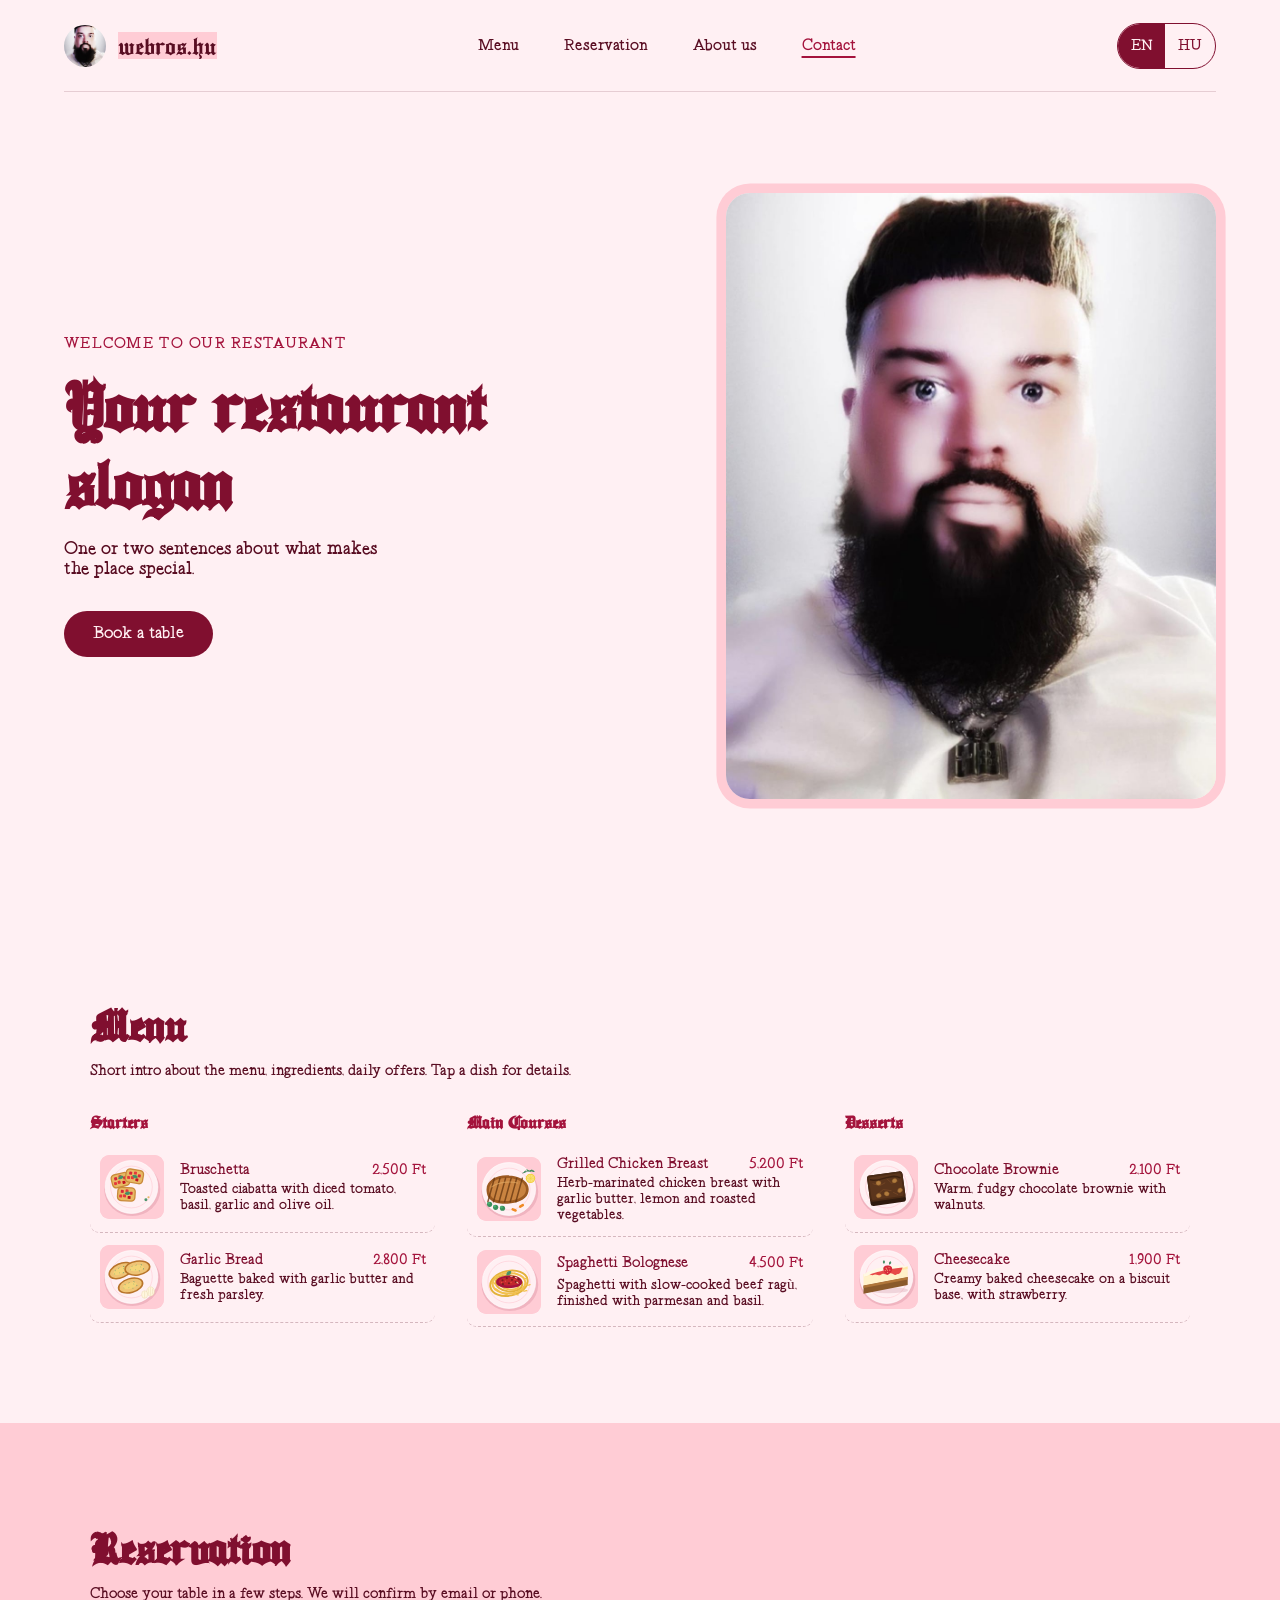
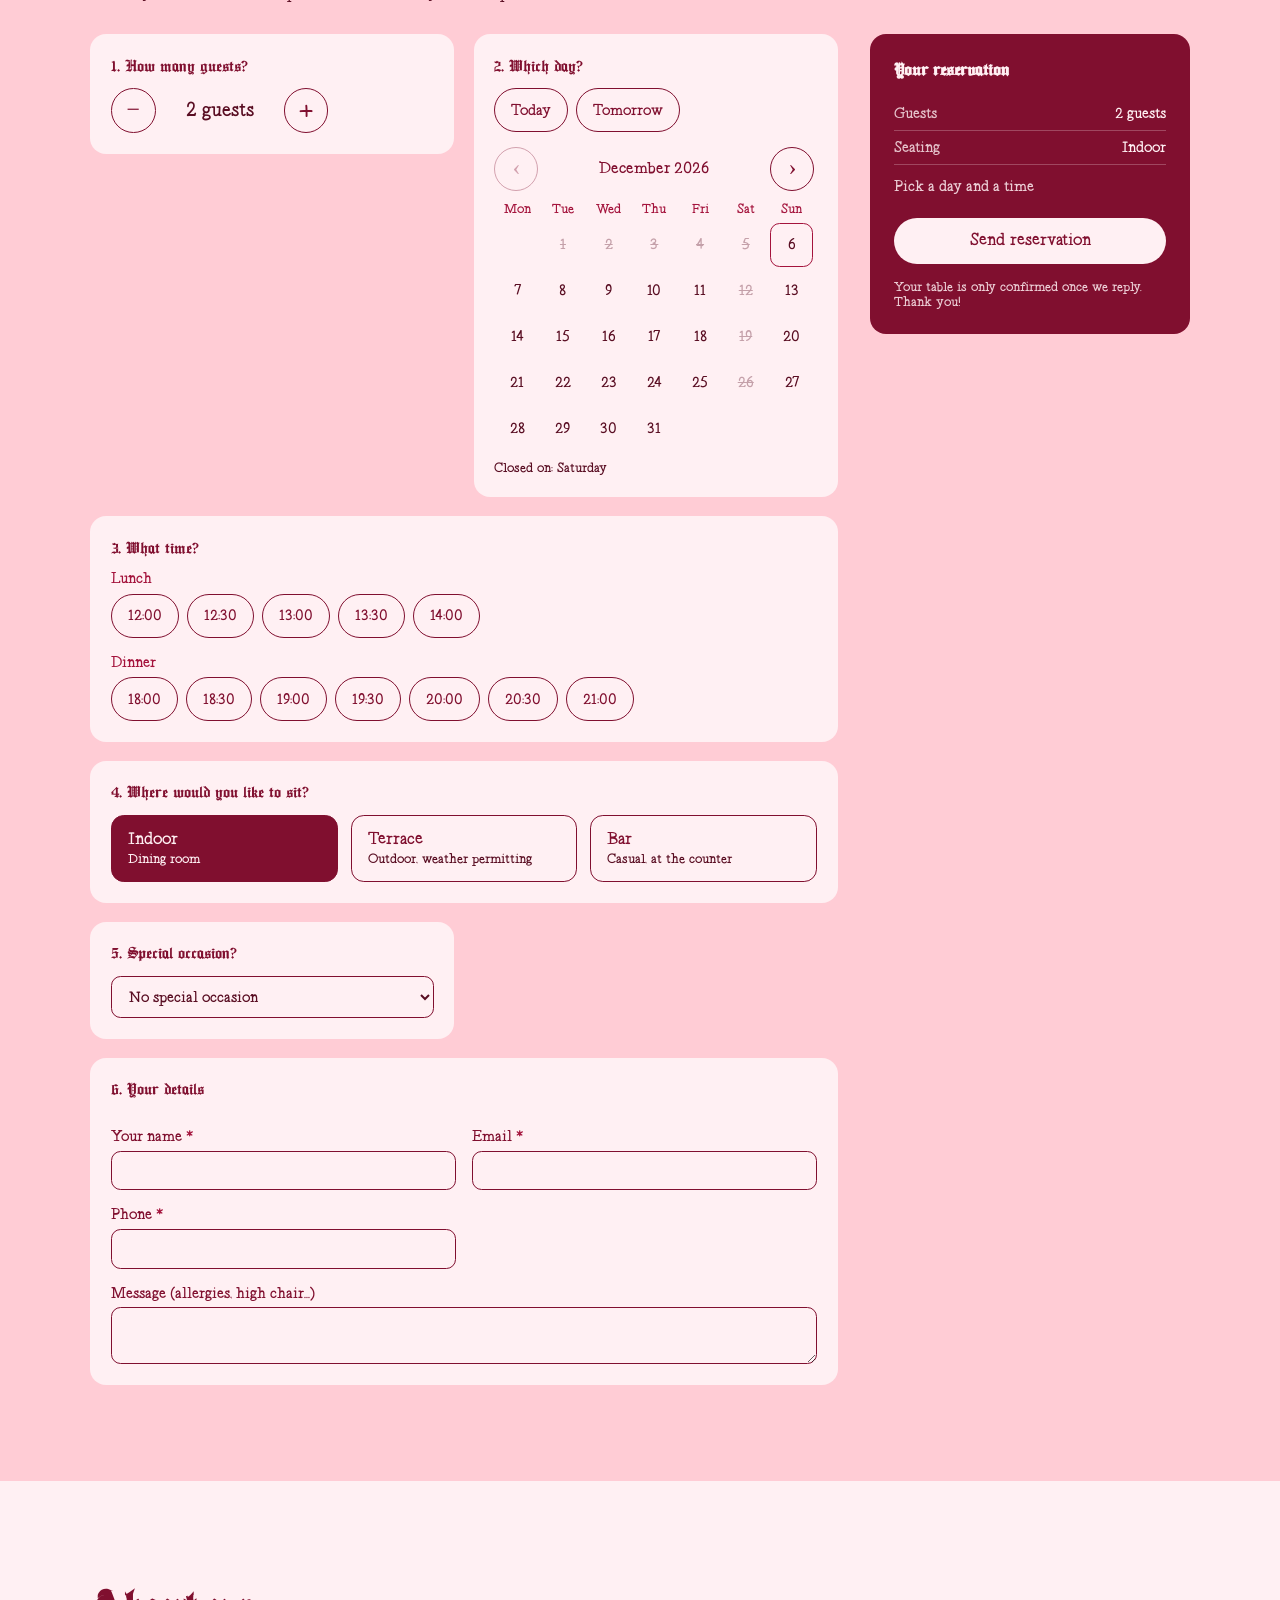
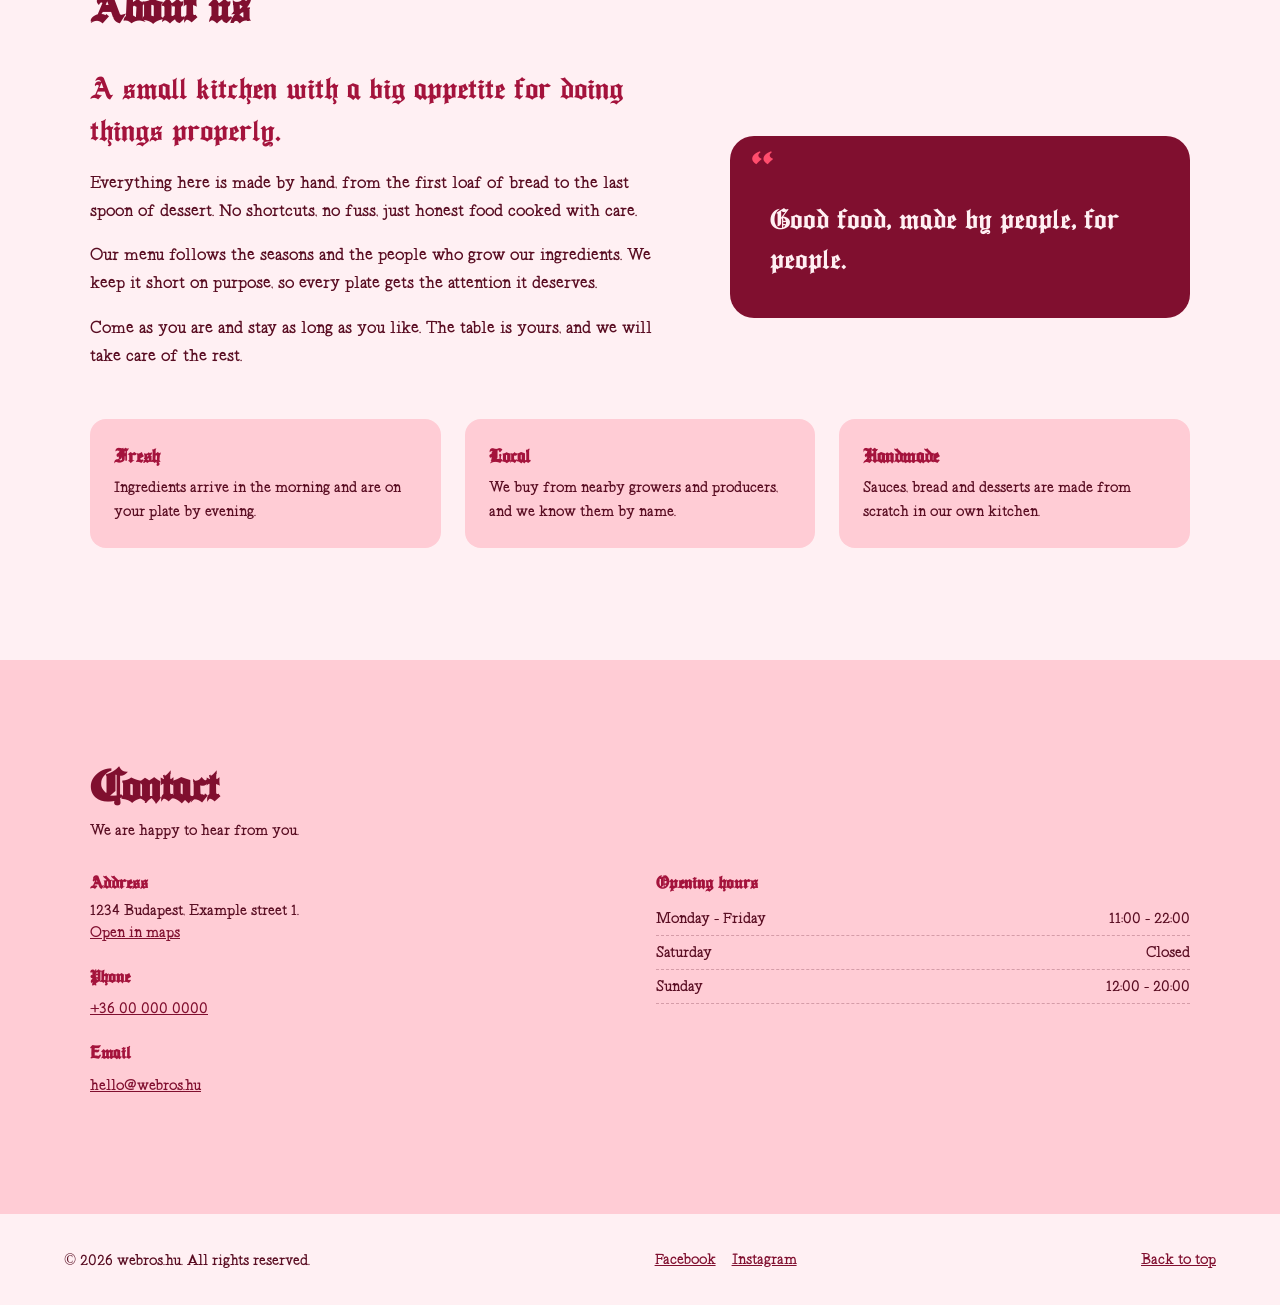
==== commit 42fdd7ab: "AASDDAAD" ====
--- a/Szakmai/index.html
+++ b/Szakmai/index.html
@@ -11,7 +11,7 @@
     <a class="skip-link" href="#main" data-i18n="skip">Skip to content</a>
 
     <header class="site-header">
-        <a class="brand" href="#top" aria-label="webros.hu">
+        <a class="brand" href="https://webros.hu" aria-label="webros.hu">
             <img src="img/joeyy.jpg" alt="" class="logo">
             <span class="home" data-info="name">webros.hu</span>
         </a>
--- a/Szakmai/css/style.css
+++ b/Szakmai/css/style.css
@@ -160,8 +160,8 @@
 .menu-grid { display: grid; grid-template-columns: repeat(auto-fit, minmax(260px, 1fr)); gap: 2rem; }
 .menu-items { list-style: none; margin: 0; padding: 0; }
 .menu-item { padding: .8rem 0; border-bottom: 1px dashed rgb(89 13 34 / 25%); }
-.menu-item-head { display: flex; justify-content: space-between; gap: 1rem; color: var(--primary-color); }
-.menu-item-price { white-space: nowrap; color: var(--secondary-color); }
+.menu-item-head { display: grid; grid-template-columns: minmax(0, 1fr) auto; align-items: baseline; column-gap: 1rem; color: var(--primary-color); }
+.menu-item-price { white-space: nowrap; text-align: right; color: var(--secondary-color); }
 .menu-item-desc { margin: .25rem 0 0; font-size: .95rem; }
 
 /* Reservation form */
@@ -215,7 +215,7 @@
 .menu-item:focus-visible { outline: 3px solid var(--primary-color); box-shadow: 0 0 0 6px var(--background-color); outline-offset: -2px; }
 .menu-thumb { width: 64px; height: 64px; flex: none; object-fit: cover; border-radius: .6rem; background: var(--surface-color); }
 .menu-item-text { flex: 1; min-width: 0; display: block; }
-.menu-item-head { display: flex; justify-content: space-between; gap: 1rem; color: var(--primary-color); }
+.menu-item-head { display: grid; grid-template-columns: minmax(0, 1fr) auto; align-items: baseline; column-gap: 1rem; color: var(--primary-color); }
 .menu-item-desc { display: block; margin-top: .2rem; font-size: .95rem; }
 .menu-items li { list-style: none; }
 
@@ -355,8 +355,7 @@
 .chip:has(input:disabled), .chip input:disabled { cursor: not-allowed; }
 .hero-button { min-height: 2.75rem; }
 .site-footer a, .section a { padding: .3rem 0; display: inline-block; }
-.menu-item-head { flex-wrap: wrap; }
-.menu-item-name { overflow-wrap: anywhere; }
+.menu-item-name { min-width: 0; overflow-wrap: break-word; hyphens: auto; }
 .dish-dialog { max-height: 92vh; max-height: 92dvh; }
 .dish-close { width: 2.75rem; height: 2.75rem; }
 img { max-width: 100%; }
